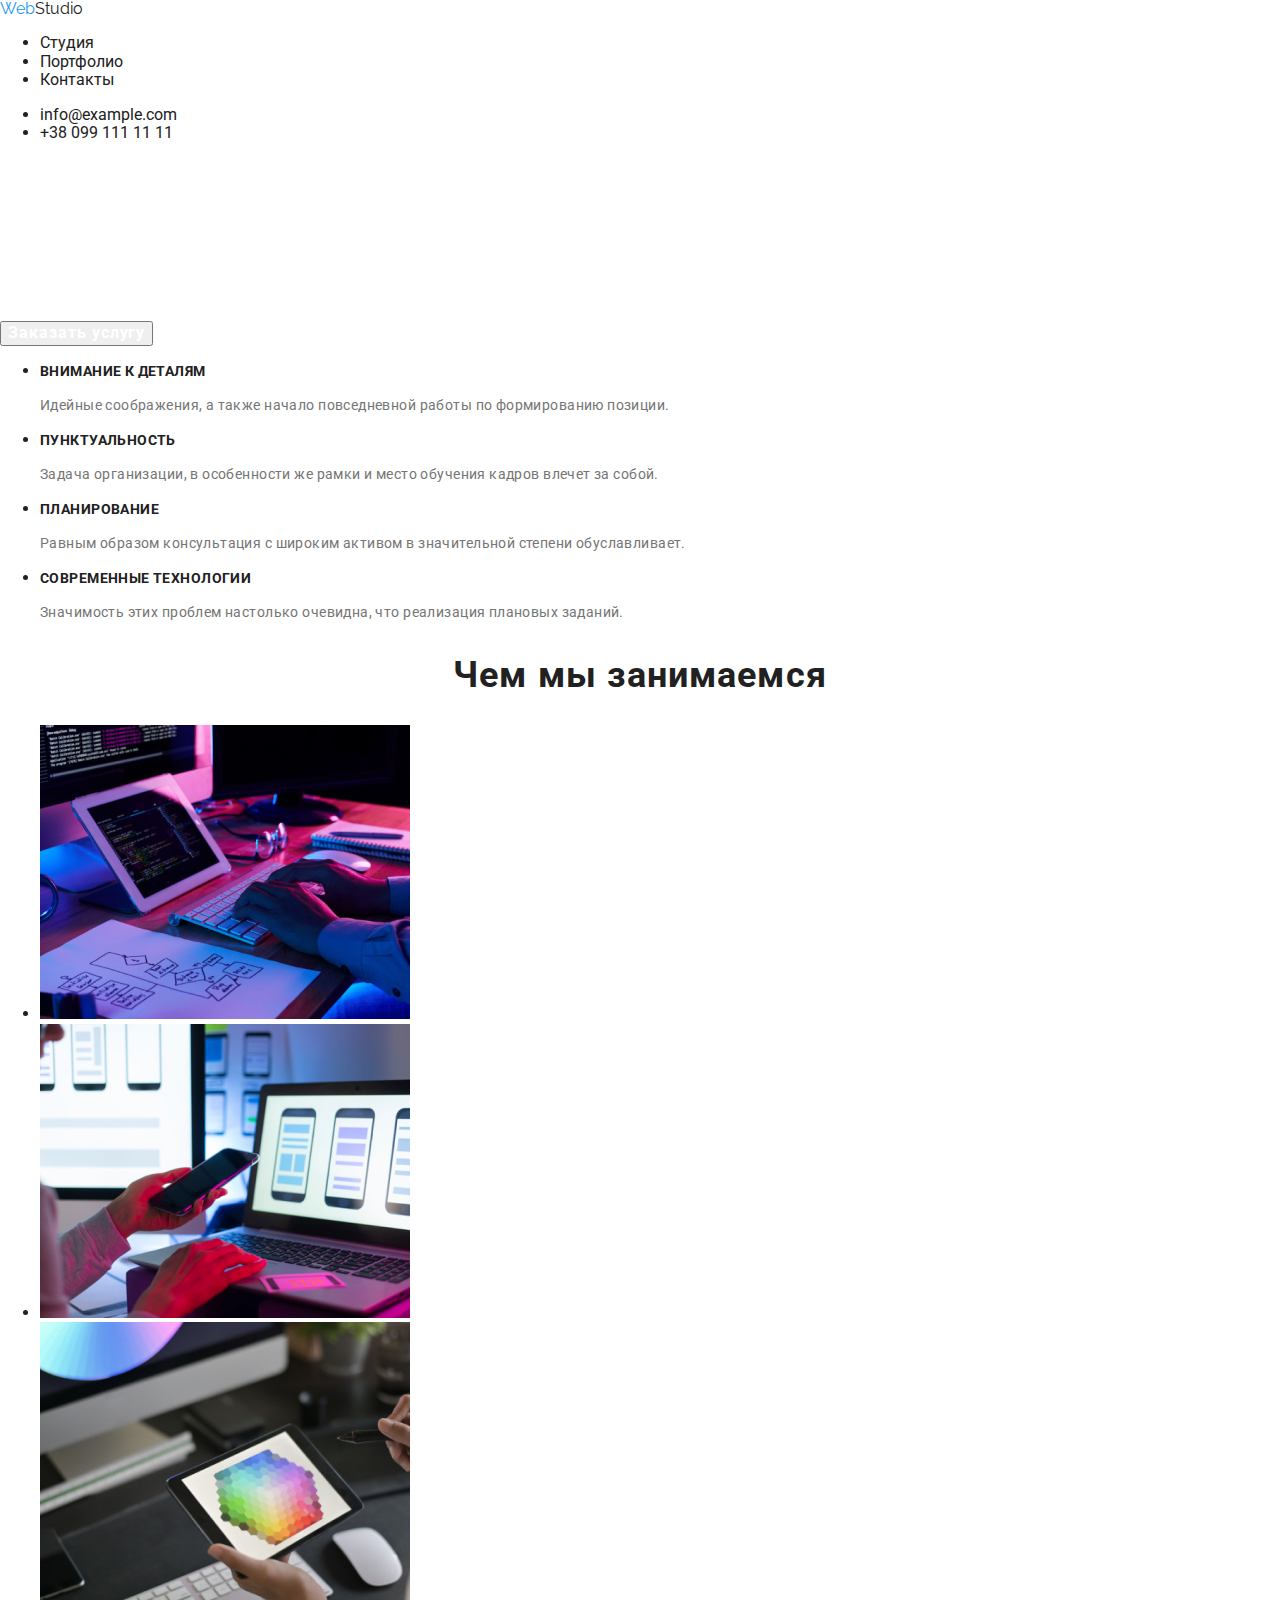
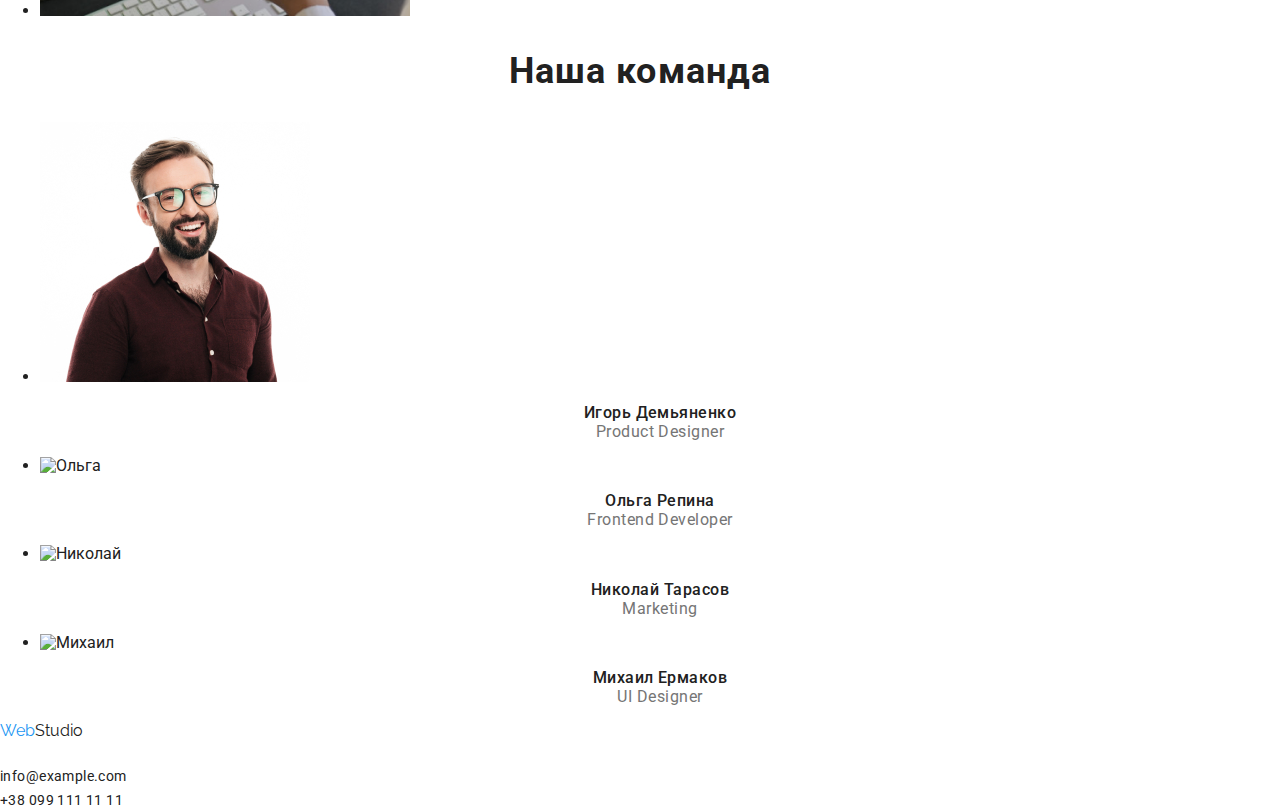
==== index.html @ a08df4f0 "Create index.html" ====
<!DOCTYPE html>
<html lang="ru">
<head>
    <meta charset="UTF-8">
    <meta name="viewport" content="width=device-width, initial-scale=1.0">
    <title>WebStudio</title>
    <link href="https://fonts.googleapis.com/css2?family=Raleway:wght@600&display=swap" rel="stylesheet">
    <link href="https://fonts.googleapis.com/css2?family=Roboto:wght@400;700&display=swap" rel="stylesheet">
    <link rel="stylesheet" href="./css/styles.css">
    <link rel="stylesheet" href="./css/normalize.css">
</head>
<body>
    <header>
        <nav>
            <a href="/" class="logo link">
                <span class="logo-web">Web</span>Studio
            </a>
    
            <ul> 
                <li> <a href="" class="link-nav link">Студия</a></li>
                <li> <a href="./portfolio.html" class="link-nav link">Портфолио</a></li>
                <li> <a href="" class="link-nav link">Контакты</a></li>
            </ul>
        </nav>
        <ul>
            <li>
                <a href="mailto:info@example.com" class="email link">info@example.com</a>
            </li>
            <li>
                <a href="tel:+380991111111" class="link">+38 099 111 11 11</a>
            </li>
        </ul>
    </header>
<main>
    <section>
            <h1 class="main-title">Эффективные решения <br> для вашего бизнеса</h1>
            <button type="button">Заказать услугу</button>
    </section>

    <section>
        <ul>
            <li>
                <h3 class="main-title-3">Внимание к деталям</h3>
                <p class="main-text-3">Идейные соображения, а также начало повседневной работы по формированию позиции.</p>
            </li>
            <li>
                <h3 class="main-title-3">Пунктуальность</h3>
                <p class="main-text-3">Задача организации, в особенности же рамки и место обучения кадров влечет за собой.</p>
            </li>
            <li>
                <h3 class="main-title-3">Планирование</h3>
                <p class="main-text-3">Равным образом консультация с широким активом в значительной степени обуславливает.</p>
            </li>
            <li>
                <h3 class="main-title-3">Современные технологии</h3>
                <p class="main-text-3">Значимость этих проблем настолько очевидна, что реализация плановых заданий.</p>
            </li>
        </ul>
    </section>

    <section>
        <h2 class="main-title-2">Чем мы занимаемся</h2>
        <ul>
            <li>
                <img
                src="./images/1.png" alt="Компьютер" width="370">
            </li>
            <li>
                <img
                src="./images/2.png" alt="Смартфон" width="370">
            </li>
            <li>
                <img
                src="./images/3.png" alt="Спектор цветов на планшете" width="370">
            </li>
        </ul>
    </section>

    <section>
        <h2 class="main-title-2">Наша команда</h2>
        <ul>
            <li>
                <img src="./images/igor.jpg" alt="Игорь" width="270">
                <p class="text-name">
                    Игорь Демьяненко<br>
                    <span class="text-profession">Product Designer</span>
                </p>
            </li>
            <li>
            <img src="./images/olga.jpg" alt="Ольга" width="270">
            <p class="text-name">
                Ольга Репина<br>
                <span class="text-profession">Frontend Developer</span>
            </p>
            </li>
            <li>
                <img src="./images/nik.jpg" alt="Николай" width="270">
                <p class="text-name">
                    Николай Тарасов<br>
                    <span class="text-profession">Marketing</span>
                </p>
            </li>
            <li>
                <img src="./images/mihail.jpg" alt="Михаил" width="270">
                <p class="text-name">
                    Михаил Ермаков<br>
                    <span class="text-profession">UI Designer</span>
                </p>
            </li>
        </ul>
    </section>
</main>
<footer>
    <div>
        <a href="/" class="logo link">
            <span class="logo-web">Web</span>Studio
        </a>
        <address class="post">
            г. Киев, пр-т Леси Украинки, 26
        </address>
    
        <address class="mail-tel">
            <a href="mailto:info@example.com" class="email link">info@example.com</a><br>
            <a href="tel:+380991111111" class="link">+38 099 111 11 11</a>
        </address>
    </div>
</footer>
</body>
</html>
---- css/styles.css ----
:root {
    --color-black: #212121;
    --color-blue: #2196F3;
    --color-white: #ffffff;
    --color-grey: #757575;
    --color-light-grey: rgba(255, 255, 255, 0.6);
}

body {
    font-family: 'Roboto', sans-serif;
    font-style: normal;
    color: var(--color-black);
}

.logo {
    font-family: 'Raleway', sans-serif;
}

.logo-web {
    color: var(--color-blue);
}

.link-nav:hover,
.link-nav:focus,
.link-nav:active {
    color: var(--color-blue);
}

.email:hover,
.email:focus {
    color: var(--color-blue);
}

.main-title {
    font-weight: 900;
    font-size: 44px;
    line-height: 60px;
    text-align: center;
    letter-spacing: 0.06em;
    text-transform: uppercase;
    color: var(--color-white);
}

.main-title-3 {
    font-weight: bold;
    font-size: 14px;
    line-height: 16px;
    letter-spacing: 0.03em;
    text-transform: uppercase;
}

.main-text-3 {
    font-weight: normal;
    font-size: 14px;
    line-height: 24px;
    letter-spacing: 0.03em;
    color: var(--color-grey);
}

.main-title-2 {
    font-weight: bold;
    font-size: 36px;
    line-height: 42px;
    text-align: center;
    letter-spacing: 0.03em;
}

.text-name {
    font-weight: 500;
    font-size: 16px;
    line-height: 19px;
    text-align: center;
    letter-spacing: 0.03em;
}

.text-profession {
    font-weight: normal;
    font-size: 16px;
    line-height: 19px;
    text-align: center;
    letter-spacing: 0.03em;
    color: var(--color-grey);
}

.post {
    font-weight: normal;
    font-size: 14px;
    line-height: 24px;
    letter-spacing: 0.03em;
    color: var(--color-white);
}

.mail-tel{
    font-weight: normal;
    font-size: 14px;
    line-height: 24px;
    letter-spacing: 0.03em;
    color: var(--color-light-grey);
}

.portfolio-filter {
    font-weight: 500;
    font-size: 16px;
    line-height: 26px;
    text-align: center;
    letter-spacing: 0.03em;
}

.portfolio-name {
    font-weight: bold;
    font-size: 18px;
    line-height: 36px;
    letter-spacing: 0.06em;
}

.portfolio-text {
    font-weight: normal;
    font-size: 16px;
    line-height: 30px;
    letter-spacing: 0.03em;
    color: var(--color-grey);
}

.link {
    text-decoration: none;
    color: var(--color-black);
    font-style: normal;
}

button {
    font-weight: bold;
    font-size: 16px;
    line-height: 30px;
    display: flex;
    align-items: center;
    text-align: center;
    letter-spacing: 0.06em;
    color: var(--color-white);
}
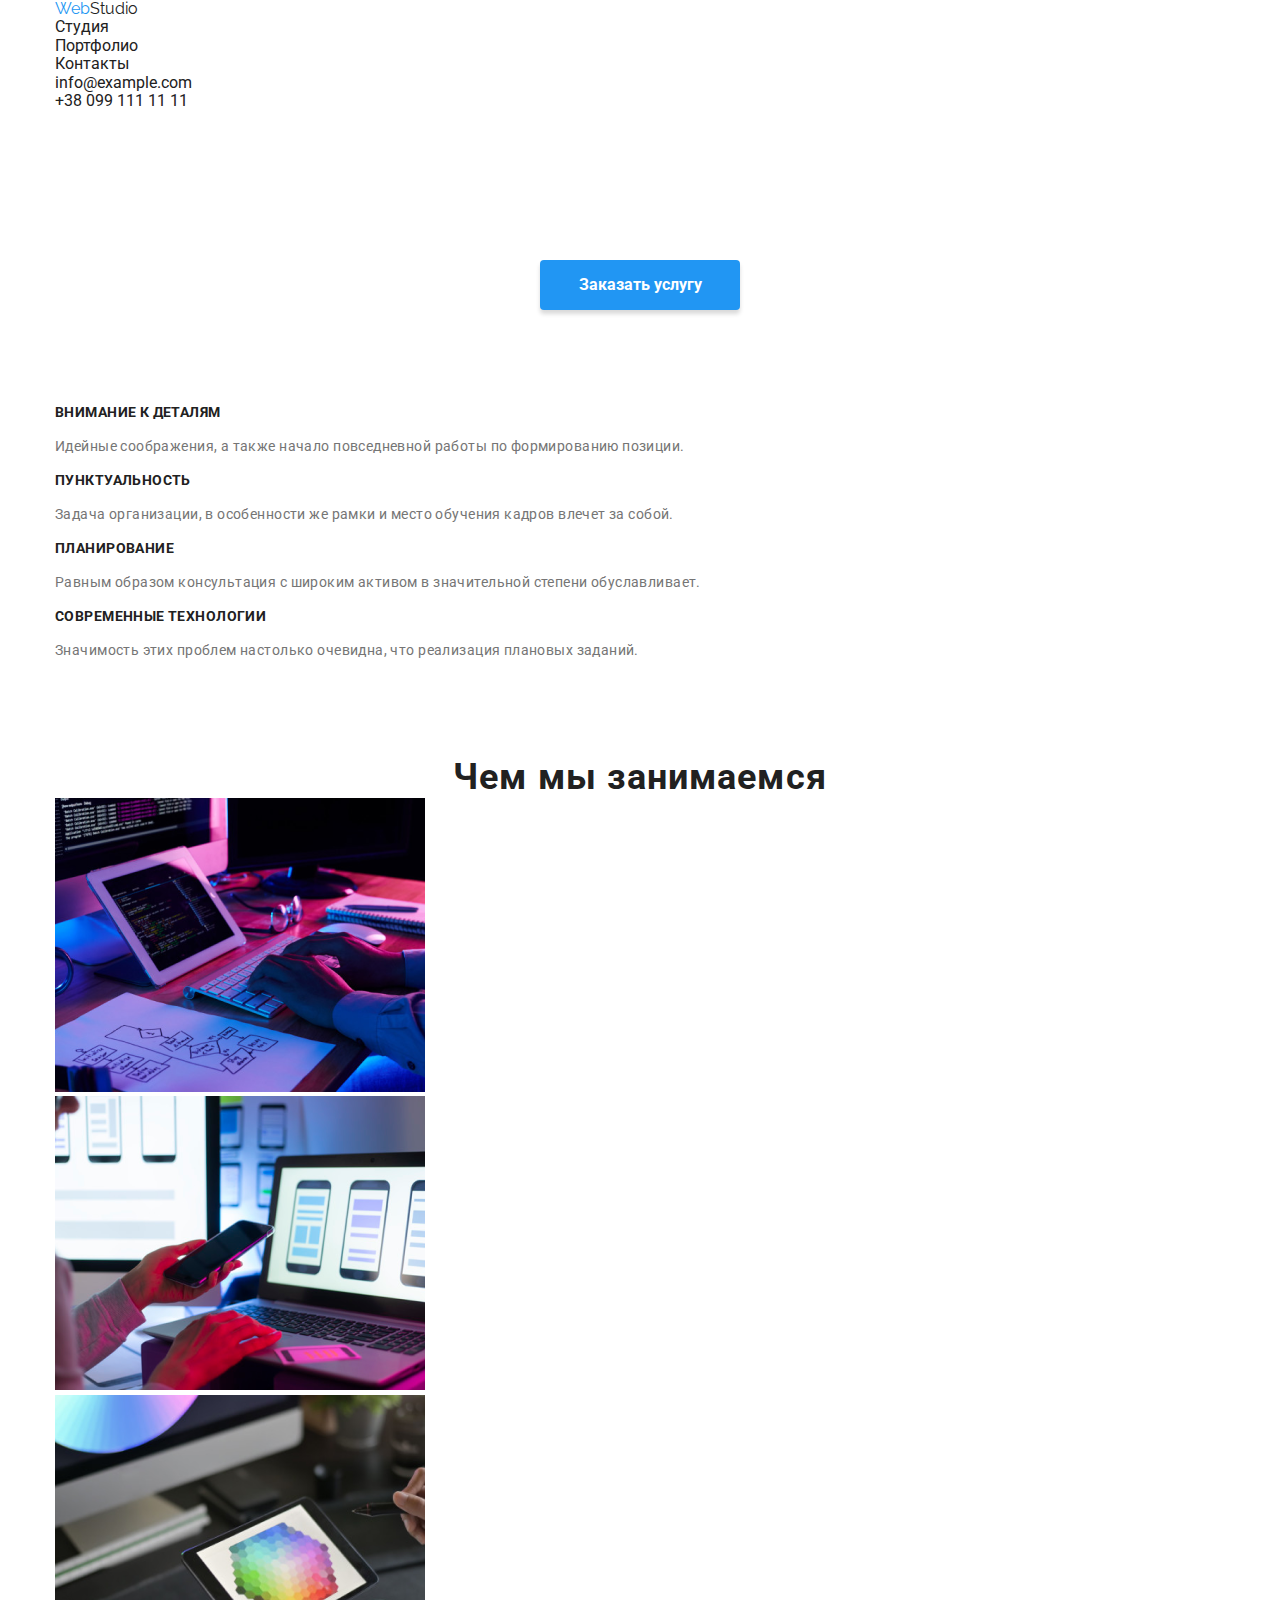
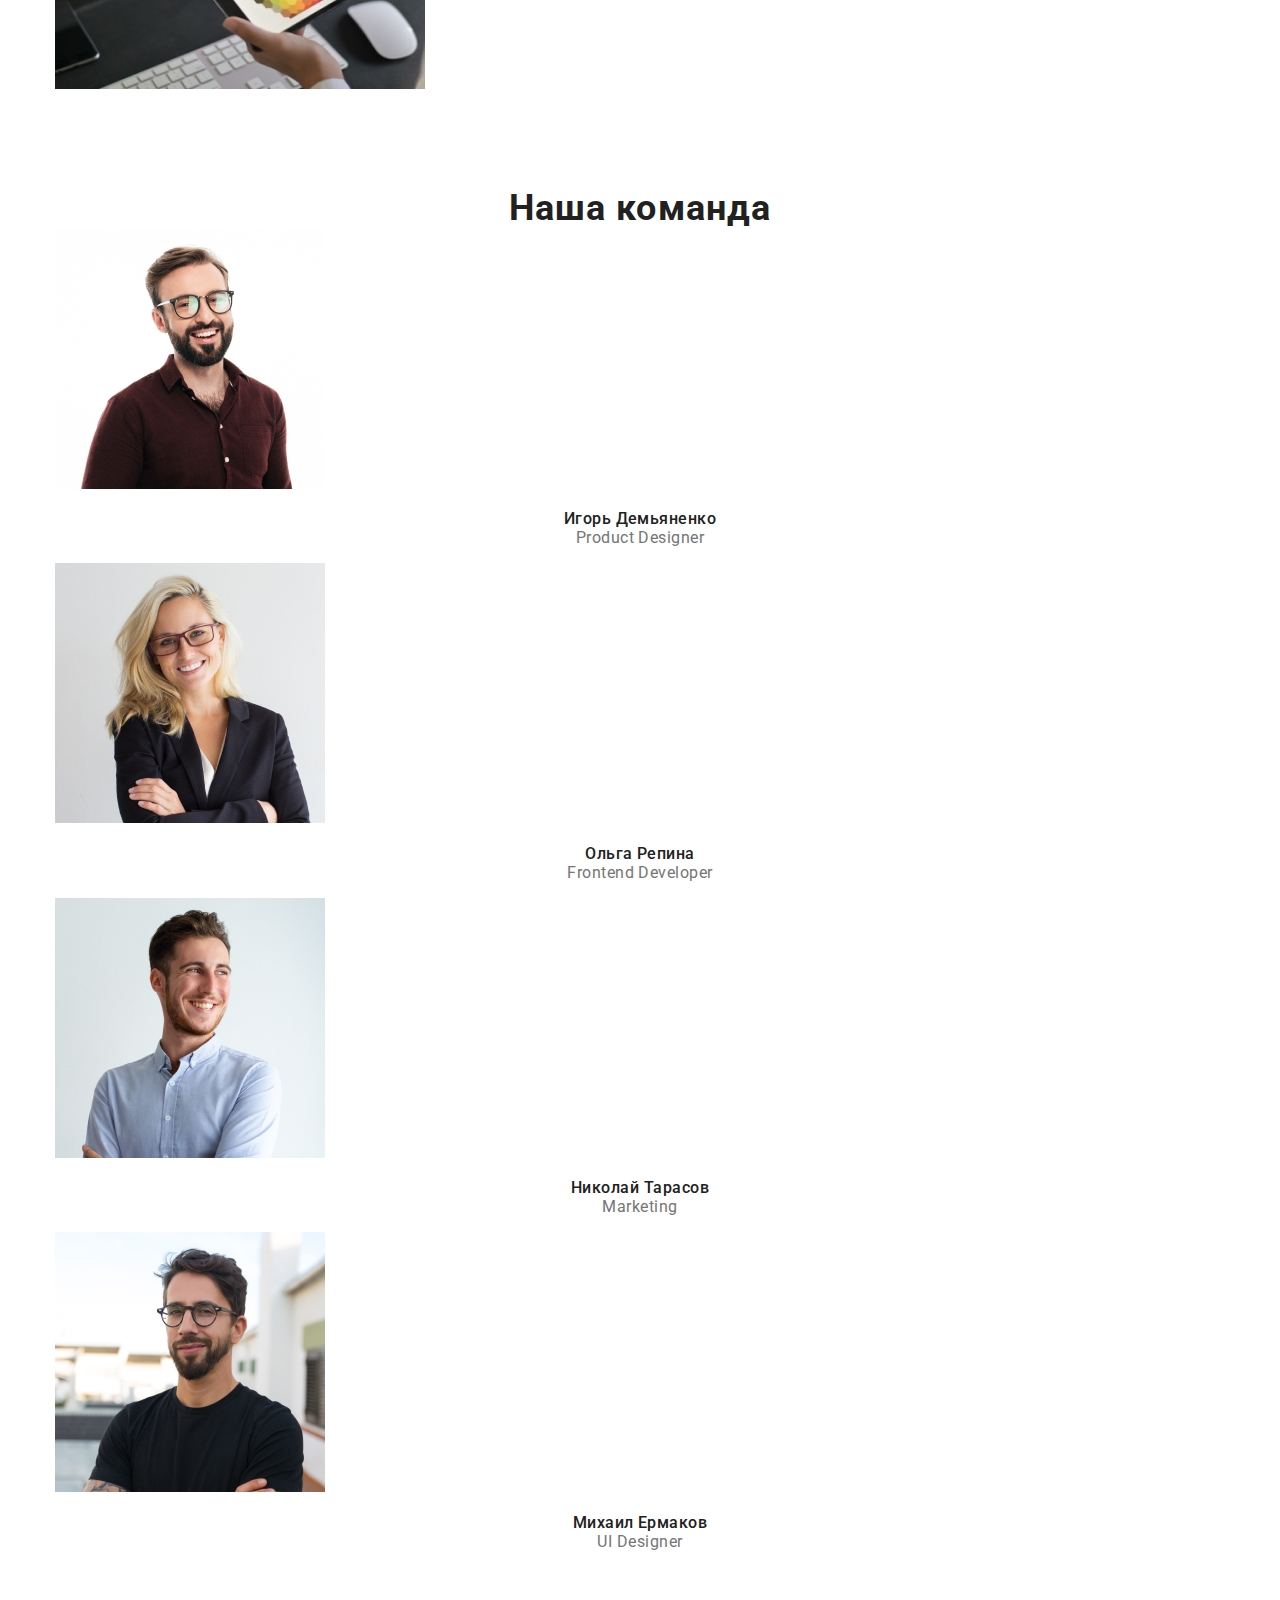
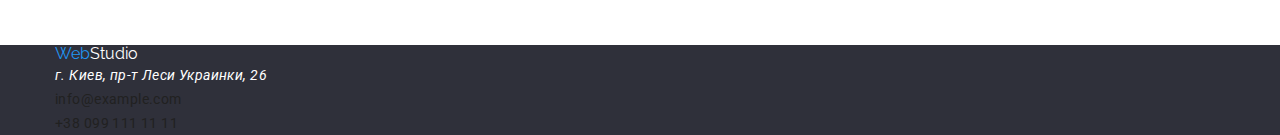
==== commit d96be1c2: "Update index.html" ====
--- a/index.html
+++ b/index.html
@@ -10,19 +10,20 @@
     <link rel="stylesheet" href="./css/normalize.css">
 </head>
 <body>
-    <header>
-        <nav>
-            <a href="/" class="logo link">
-                <span class="logo-web">Web</span>Studio
-            </a>
-    
-            <ul> 
-                <li> <a href="" class="link-nav link">Студия</a></li>
-                <li> <a href="./portfolio.html" class="link-nav link">Портфолио</a></li>
-                <li> <a href="" class="link-nav link">Контакты</a></li>
-            </ul>
-        </nav>
-        <ul>
+    <div class="container">    
+        <header>
+            <nav>
+                <a href="/" class="logo link">
+                    <span class="logo-web">Web</span>Studio
+                </a>
+        
+                <ul class="list"> 
+                    <li> <a href="" class="link-nav link">Студия</a></li>
+                    <li> <a href="./portfolio.html" class="link-nav link">Портфолио</a></li>
+                    <li> <a href="" class="link-nav link">Контакты</a></li>
+                </ul>
+            </nav>
+        <ul class="list">
             <li>
                 <a href="mailto:info@example.com" class="email link">info@example.com</a>
             </li>
@@ -30,37 +31,43 @@
                 <a href="tel:+380991111111" class="link">+38 099 111 11 11</a>
             </li>
         </ul>
-    </header>
+        </header>
+    </div>
 <main>
-    <section>
+    <div class="container">
+        <section class="hero">
             <h1 class="main-title">Эффективные решения <br> для вашего бизнеса</h1>
             <button type="button">Заказать услугу</button>
+        </section>
+    </div>
+    
+    <section class="advantages">
+            <div class="container">
+                <ul class="list">
+                    <li>
+                        <h3 class="main-title-3">Внимание к деталям</h3>
+                        <p class="main-text-3">Идейные соображения, а также начало повседневной работы по формированию позиции.</p>
+                    </li>
+                    <li>
+                        <h3 class="main-title-3">Пунктуальность</h3>
+                        <p class="main-text-3">Задача организации, в особенности же рамки и место обучения кадров влечет за собой.</p>
+                    </li>
+                    <li>
+                        <h3 class="main-title-3">Планирование</h3>
+                        <p class="main-text-3">Равным образом консультация с широким активом в значительной степени обуславливает.</p>
+                    </li>
+                    <li>
+                        <h3 class="main-title-3">Современные технологии</h3>
+                        <p class="main-text-3">Значимость этих проблем настолько очевидна, что реализация плановых заданий.</p>
+                    </li>
+                </ul>
+            </div>
     </section>
-
-    <section>
-        <ul>
-            <li>
-                <h3 class="main-title-3">Внимание к деталям</h3>
-                <p class="main-text-3">Идейные соображения, а также начало повседневной работы по формированию позиции.</p>
-            </li>
-            <li>
-                <h3 class="main-title-3">Пунктуальность</h3>
-                <p class="main-text-3">Задача организации, в особенности же рамки и место обучения кадров влечет за собой.</p>
-            </li>
-            <li>
-                <h3 class="main-title-3">Планирование</h3>
-                <p class="main-text-3">Равным образом консультация с широким активом в значительной степени обуславливает.</p>
-            </li>
-            <li>
-                <h3 class="main-title-3">Современные технологии</h3>
-                <p class="main-text-3">Значимость этих проблем настолько очевидна, что реализация плановых заданий.</p>
-            </li>
-        </ul>
-    </section>
-
-    <section>
-        <h2 class="main-title-2">Чем мы занимаемся</h2>
-        <ul>
+    
+<section class="services">
+        <div class="container">
+            <h2 class="main-title-2">Чем мы занимаемся</h2>
+        <ul class="list">
             <li>
                 <img
                 src="./images/1.png" alt="Компьютер" width="370">
@@ -74,11 +81,13 @@
                 src="./images/3.png" alt="Спектор цветов на планшете" width="370">
             </li>
         </ul>
-    </section>
-
-    <section>
-        <h2 class="main-title-2">Наша команда</h2>
-        <ul>
+        </div>
+</section>
+    
+<section class="team">
+        <div class="container">
+            <h2 class="main-title-2">Наша команда</h2>
+        <ul class="list">
             <li>
                 <img src="./images/igor.jpg" alt="Игорь" width="270">
                 <p class="text-name">
@@ -108,12 +117,14 @@
                 </p>
             </li>
         </ul>
-    </section>
+        </div>
+</section>
+    
 </main>
-<footer>
-    <div>
+<footer class="page-footer">
+    <div class="container">
         <a href="/" class="logo link">
-            <span class="logo-web">Web</span>Studio
+            <span class="logo-web">Web</span><span class="logo-footer">Studio</span>
         </a>
         <address class="post">
             г. Киев, пр-т Леси Украинки, 26
--- a/css/styles.css
+++ b/css/styles.css
@@ -1,23 +1,67 @@
+html {
+    box-sizing: border-box;
+}
+
+*,
+*::before,
+*::after {
+    box-sizing: inherit;
+}
+
 :root {
     --color-black: #212121;
     --color-blue: #2196F3;
     --color-white: #ffffff;
     --color-grey: #757575;
+    --color-dark-grey: #2F303A;
     --color-light-grey: rgba(255, 255, 255, 0.6);
 }
 
 body {
+    margin: 0px;
     font-family: 'Roboto', sans-serif;
     font-style: normal;
     color: var(--color-black);
 }
 
+li {
+    list-style-type: none;
+}
+
+button {
+    font-weight: bold;
+    font-size: 16px;
+    line-height: 30px;
+    text-decoration: none;
+    text-align: center;
+    color: var(--color-white);
+    background-color: var(--color-blue);
+    border-radius: 4px;
+    border: none;
+    box-shadow: 0px 4px 4px rgba(0, 0, 0, 0.15);
+    padding: 10px 32px;
+    min-width: 200px;
+    height: 50px;
+}
+
+.container {
+    width: 1200px;
+    padding-right: 15px;
+    padding-left: 15px;
+    margin-right: auto;
+    margin-left: auto;
+}
+
 .logo {
     font-family: 'Raleway', sans-serif;
 }
 
 .logo-web {
     color: var(--color-blue);
+}
+
+.logo-footer {
+    color: var(--color-white)
 }
 
 .link-nav:hover,
@@ -31,16 +75,31 @@
     color: var(--color-blue);
 }
 
+.list {
+    padding: 0;
+    margin: 0;
+}
+
 .main-title {
+    margin-top: 0;
+    margin-bottom: 30;
     font-weight: 900;
     font-size: 44px;
     line-height: 60px;
-    text-align: center;
     letter-spacing: 0.06em;
     text-transform: uppercase;
     color: var(--color-white);
 }
 
+.hero {
+    text-align: center;
+    margin-bottom: 94px;
+}
+
+.advantages {
+    margin-bottom: 94px;
+}
+
 .main-title-3 {
     font-weight: bold;
     font-size: 14px;
@@ -55,6 +114,10 @@
     line-height: 24px;
     letter-spacing: 0.03em;
     color: var(--color-grey);
+}
+
+.services {
+    margin-bottom: 94px;
 }
 
 .main-title-2 {
@@ -63,6 +126,12 @@
     line-height: 42px;
     text-align: center;
     letter-spacing: 0.03em;
+    margin-top: 0;
+    margin-bottom: 0;
+}
+
+.team {
+    margin-bottom: 94px;
 }
 
 .text-name {
@@ -98,12 +167,26 @@
     color: var(--color-light-grey);
 }
 
+.filter {
+    margin-top: 94px;
+    margin-bottom: 50px;
+}
+
 .portfolio-filter {
     font-weight: 500;
     font-size: 16px;
     line-height: 26px;
     text-align: center;
     letter-spacing: 0.03em;
+}
+
+.portfolio {
+    margin-bottom: 94px;
+}
+
+.title-portfolio {
+    margin: 0;
+    font-size: none;
 }
 
 .portfolio-name {
@@ -127,13 +210,6 @@
     font-style: normal;
 }
 
-button {
-    font-weight: bold;
-    font-size: 16px;
-    line-height: 30px;
-    display: flex;
-    align-items: center;
-    text-align: center;
-    letter-spacing: 0.06em;
-    color: var(--color-white);
+.page-footer {
+    background-color: var(--color-dark-grey);
 }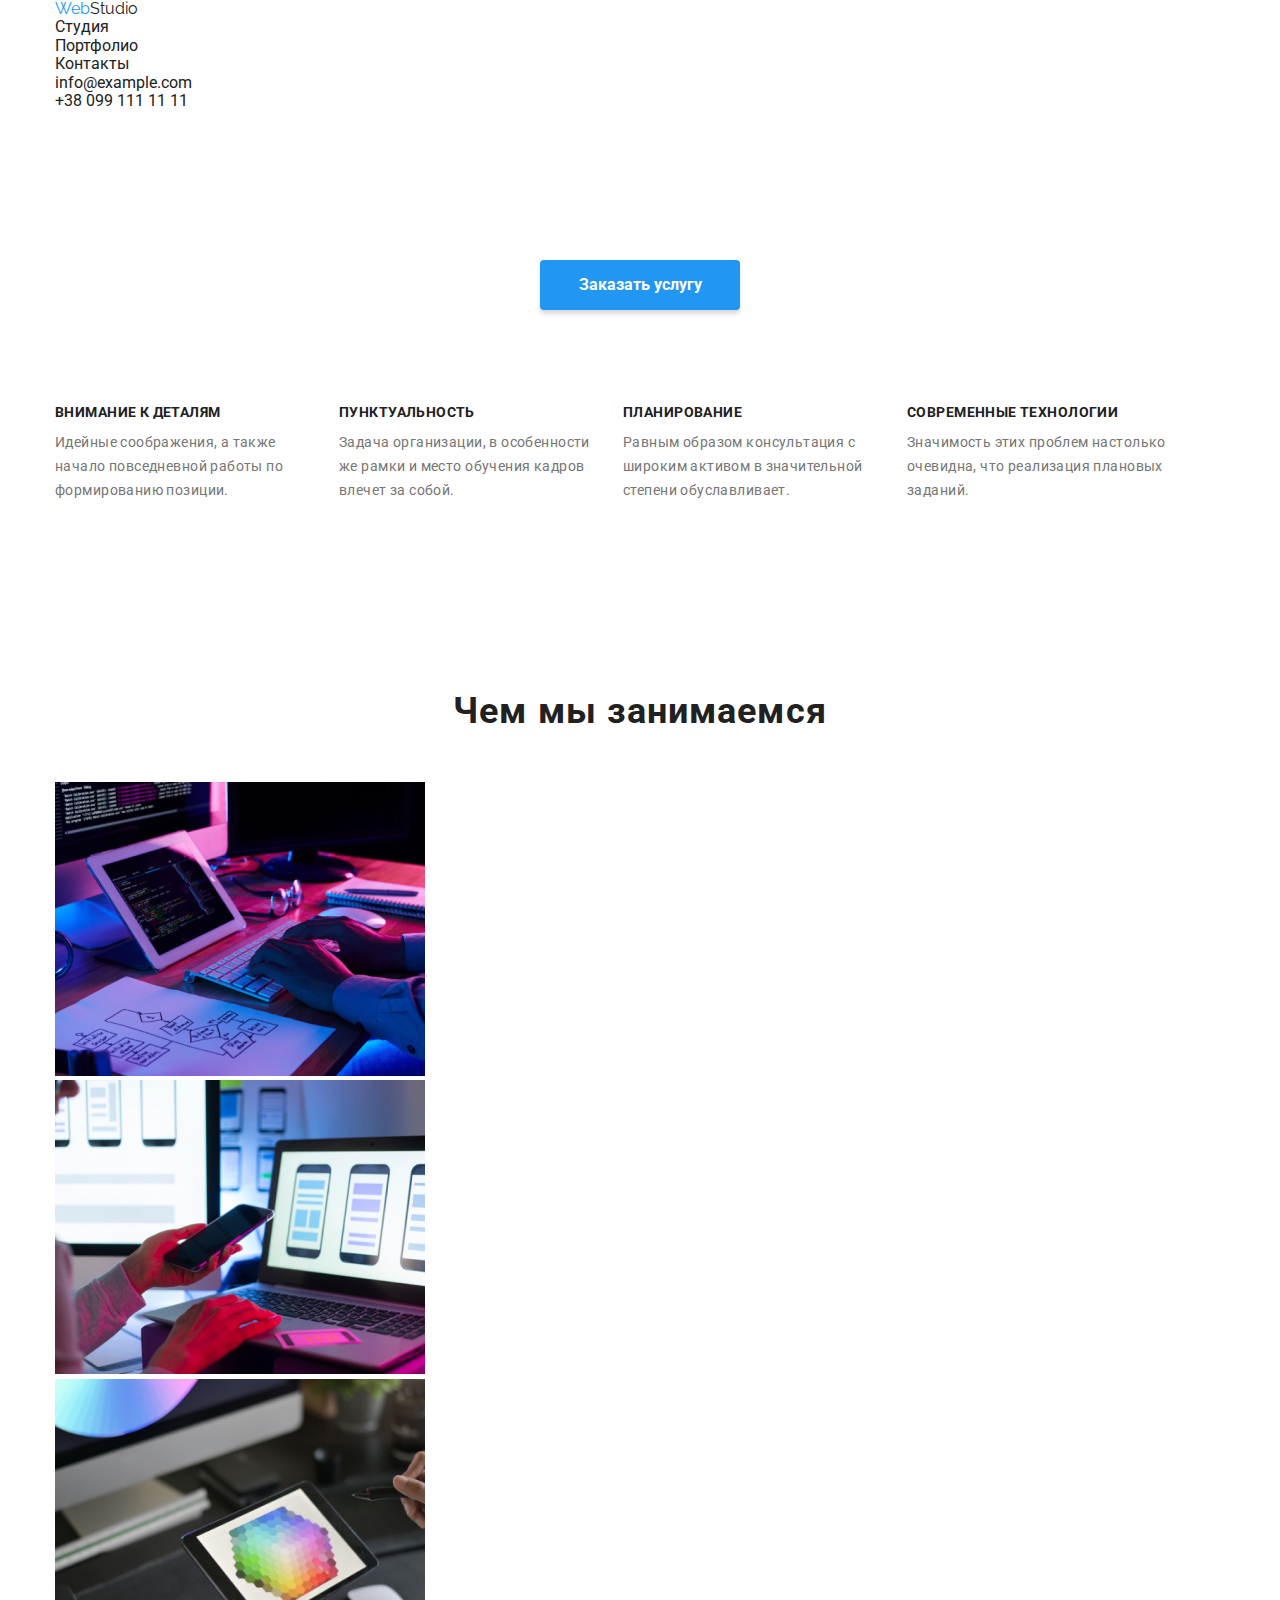
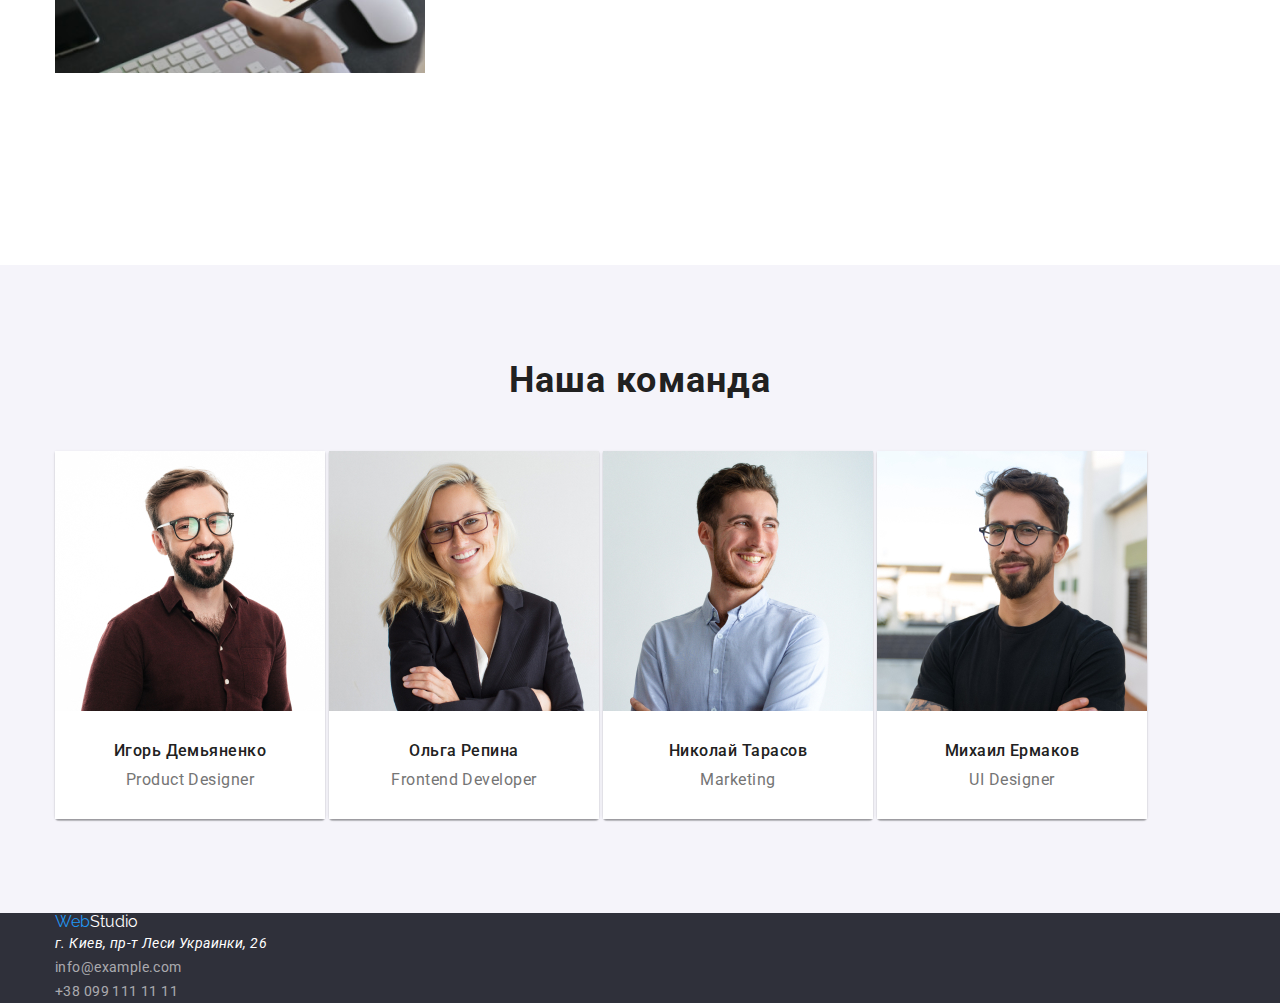
==== commit 8b5db02e: "Update index.html" ====
--- a/index.html
+++ b/index.html
@@ -44,19 +44,19 @@
     <section class="advantages">
             <div class="container">
                 <ul class="list">
-                    <li>
+                    <li class="list advantages">
                         <h3 class="main-title-3">Внимание к деталям</h3>
                         <p class="main-text-3">Идейные соображения, а также начало повседневной работы по формированию позиции.</p>
                     </li>
-                    <li>
+                    <li class="list advantages">
                         <h3 class="main-title-3">Пунктуальность</h3>
                         <p class="main-text-3">Задача организации, в особенности же рамки и место обучения кадров влечет за собой.</p>
                     </li>
-                    <li>
+                    <li class="list advantages">
                         <h3 class="main-title-3">Планирование</h3>
                         <p class="main-text-3">Равным образом консультация с широким активом в значительной степени обуславливает.</p>
                     </li>
-                    <li>
+                    <li class="list advantages">
                         <h3 class="main-title-3">Современные технологии</h3>
                         <p class="main-text-3">Значимость этих проблем настолько очевидна, что реализация плановых заданий.</p>
                     </li>
@@ -67,7 +67,7 @@
 <section class="services">
         <div class="container">
             <h2 class="main-title-2">Чем мы занимаемся</h2>
-        <ul class="list">
+        <ul class="list services">
             <li>
                 <img
                 src="./images/1.png" alt="Компьютер" width="370">
@@ -88,33 +88,33 @@
         <div class="container">
             <h2 class="main-title-2">Наша команда</h2>
         <ul class="list">
-            <li>
-                <img src="./images/igor.jpg" alt="Игорь" width="270">
-                <p class="text-name">
-                    Игорь Демьяненко<br>
-                    <span class="text-profession">Product Designer</span>
-                </p>
+            <li class="list-team">
+                <img class="foto-team" src="./images/igor.jpg" alt="Игорь" width="270">
+                <div class="team-text">
+                    <p class="text-name">Игорь Демьяненко</p>
+                    <p class="text-profession">Product Designer</p>                    
+                </div>                
             </li>
-            <li>
-            <img src="./images/olga.jpg" alt="Ольга" width="270">
-            <p class="text-name">
-                Ольга Репина<br>
-                <span class="text-profession">Frontend Developer</span>
-            </p>
+            <li class="list-team">
+                 <img class="foto-team" src="./images/olga.jpg" alt="Ольга" width="270">
+                <div class="team-text">
+                    <p class="text-name">Ольга Репина</p>
+                    <p class="text-profession">Frontend Developer</p>                    
+                </div> 
             </li>
-            <li>
-                <img src="./images/nik.jpg" alt="Николай" width="270">
-                <p class="text-name">
-                    Николай Тарасов<br>
-                    <span class="text-profession">Marketing</span>
-                </p>
+            <li class="list-team">
+                <img class="foto-team" src="./images/nik.jpg" alt="Николай" width="270">
+                <div class="team-text">
+                    <p class="text-name">Николай Тарасов</p>
+                    <p class="text-profession">Marketing</p>                    
+                </div>
             </li>
-            <li>
-                <img src="./images/mihail.jpg" alt="Михаил" width="270">
-                <p class="text-name">
-                    Михаил Ермаков<br>
-                    <span class="text-profession">UI Designer</span>
-                </p>
+            <li class="list-team">
+                <img class="foto-team" src="./images/mihail.jpg" alt="Михаил" width="270">
+                <div class="team-text">
+                    <p class="text-name">Михаил Ермаков</p>
+                    <p class="text-profession">UI Designer</p>                    
+                </div>         
             </li>
         </ul>
         </div>
@@ -131,8 +131,8 @@
         </address>
     
         <address class="mail-tel">
-            <a href="mailto:info@example.com" class="email link">info@example.com</a><br>
-            <a href="tel:+380991111111" class="link">+38 099 111 11 11</a>
+            <a href="mailto:info@example.com" class="email link footer">info@example.com</a><br>
+            <a href="tel:+380991111111" class="link footer">+38 099 111 11 11</a>
         </address>
     </div>
 </footer>
--- a/css/styles.css
+++ b/css/styles.css
@@ -15,6 +15,7 @@
     --color-grey: #757575;
     --color-dark-grey: #2F303A;
     --color-light-grey: rgba(255, 255, 255, 0.6);
+    --color-grey-buttom: #F5F4FA;
 }
 
 body {
@@ -44,6 +45,10 @@
     height: 50px;
 }
 
+a {
+    text-decoration: none;
+}
+
 .container {
     width: 1200px;
     padding-right: 15px;
@@ -100,12 +105,23 @@
     margin-bottom: 94px;
 }
 
+.list.advantages {
+    display: inline-block;
+    width: 270px;
+}
+
+.list.advantages:not(:last-child) {
+    margin-right: 10px;
+}
+
 .main-title-3 {
     font-weight: bold;
     font-size: 14px;
     line-height: 16px;
     letter-spacing: 0.03em;
     text-transform: uppercase;
+    margin-top: 0;
+    margin-block-end: 10px;
 }
 
 .main-text-3 {
@@ -114,10 +130,16 @@
     line-height: 24px;
     letter-spacing: 0.03em;
     color: var(--color-grey);
+    margin-top: 0;
+    margin-bottom: 0;
 }
 
 .services {
     margin-bottom: 94px;
+}
+
+.list.services {
+    display: inline-block;
 }
 
 .main-title-2 {
@@ -127,11 +149,23 @@
     text-align: center;
     letter-spacing: 0.03em;
     margin-top: 0;
-    margin-bottom: 0;
+    margin-bottom: 50px;
 }
 
 .team {
-    margin-bottom: 94px;
+    background-color: var(--color-grey-buttom);
+    padding-top: 94px;
+    padding-bottom: 94px;
+}
+
+.list-team {
+    display: inline-block;
+    border-radius: 0px 0px 4px 4px;
+    box-shadow: 0px 1px 3px rgba(0, 0, 0, 0.12), 0px 1px 1px rgba(0, 0, 0, 0.14), 0px 2px 1px rgba(0, 0, 0, 0.2);
+}
+
+.foto-team {
+    display: block;
 }
 
 .text-name {
@@ -140,6 +174,15 @@
     line-height: 19px;
     text-align: center;
     letter-spacing: 0.03em;
+    margin-top: 0;
+    margin-bottom: 10px;
+}
+
+.team-text {
+    padding-top: 30px;
+    padding-bottom: 30px;
+    background-color: var(--color-white);
+    border-style: none;
 }
 
 .text-profession {
@@ -149,6 +192,8 @@
     text-align: center;
     letter-spacing: 0.03em;
     color: var(--color-grey);
+    margin-top: 0;
+    margin-bottom: 0;
 }
 
 .post {
@@ -173,11 +218,25 @@
 }
 
 .portfolio-filter {
+    display: inline-block;
     font-weight: 500;
     font-size: 16px;
     line-height: 26px;
     text-align: center;
     letter-spacing: 0.03em;
+    text-decoration: none;
+    color: var(--color-black);
+    height: 38px;
+    border-radius: 4px;
+    padding: 6px 22px;
+    background-color: var(--color-grey-buttom);
+}
+
+.portfolio-filter:hover,
+.portfolio-filter:focus,
+.portfolio-filter:active {
+    background-color: var(--color-blue);
+    color: var(--color-white);
 }
 
 .portfolio {
@@ -189,11 +248,23 @@
     font-size: none;
 }
 
+.portfolio-list {
+    display: inline-block;
+    border: 1px solid #EEEEEE;
+}
+
+.p-txt {
+    padding: 20px 24px;
+}
+
+
 .portfolio-name {
     font-weight: bold;
     font-size: 18px;
     line-height: 36px;
     letter-spacing: 0.06em;
+    margin-top: 0;
+    margin-bottom: 0;
 }
 
 .portfolio-text {
@@ -202,12 +273,18 @@
     line-height: 30px;
     letter-spacing: 0.03em;
     color: var(--color-grey);
+    margin-top: 0;
+    margin-bottom:0px;
 }
 
 .link {
     text-decoration: none;
     color: var(--color-black);
     font-style: normal;
+}
+
+.link.footer {
+    color: var(--color-light-grey);
 }
 
 .page-footer {
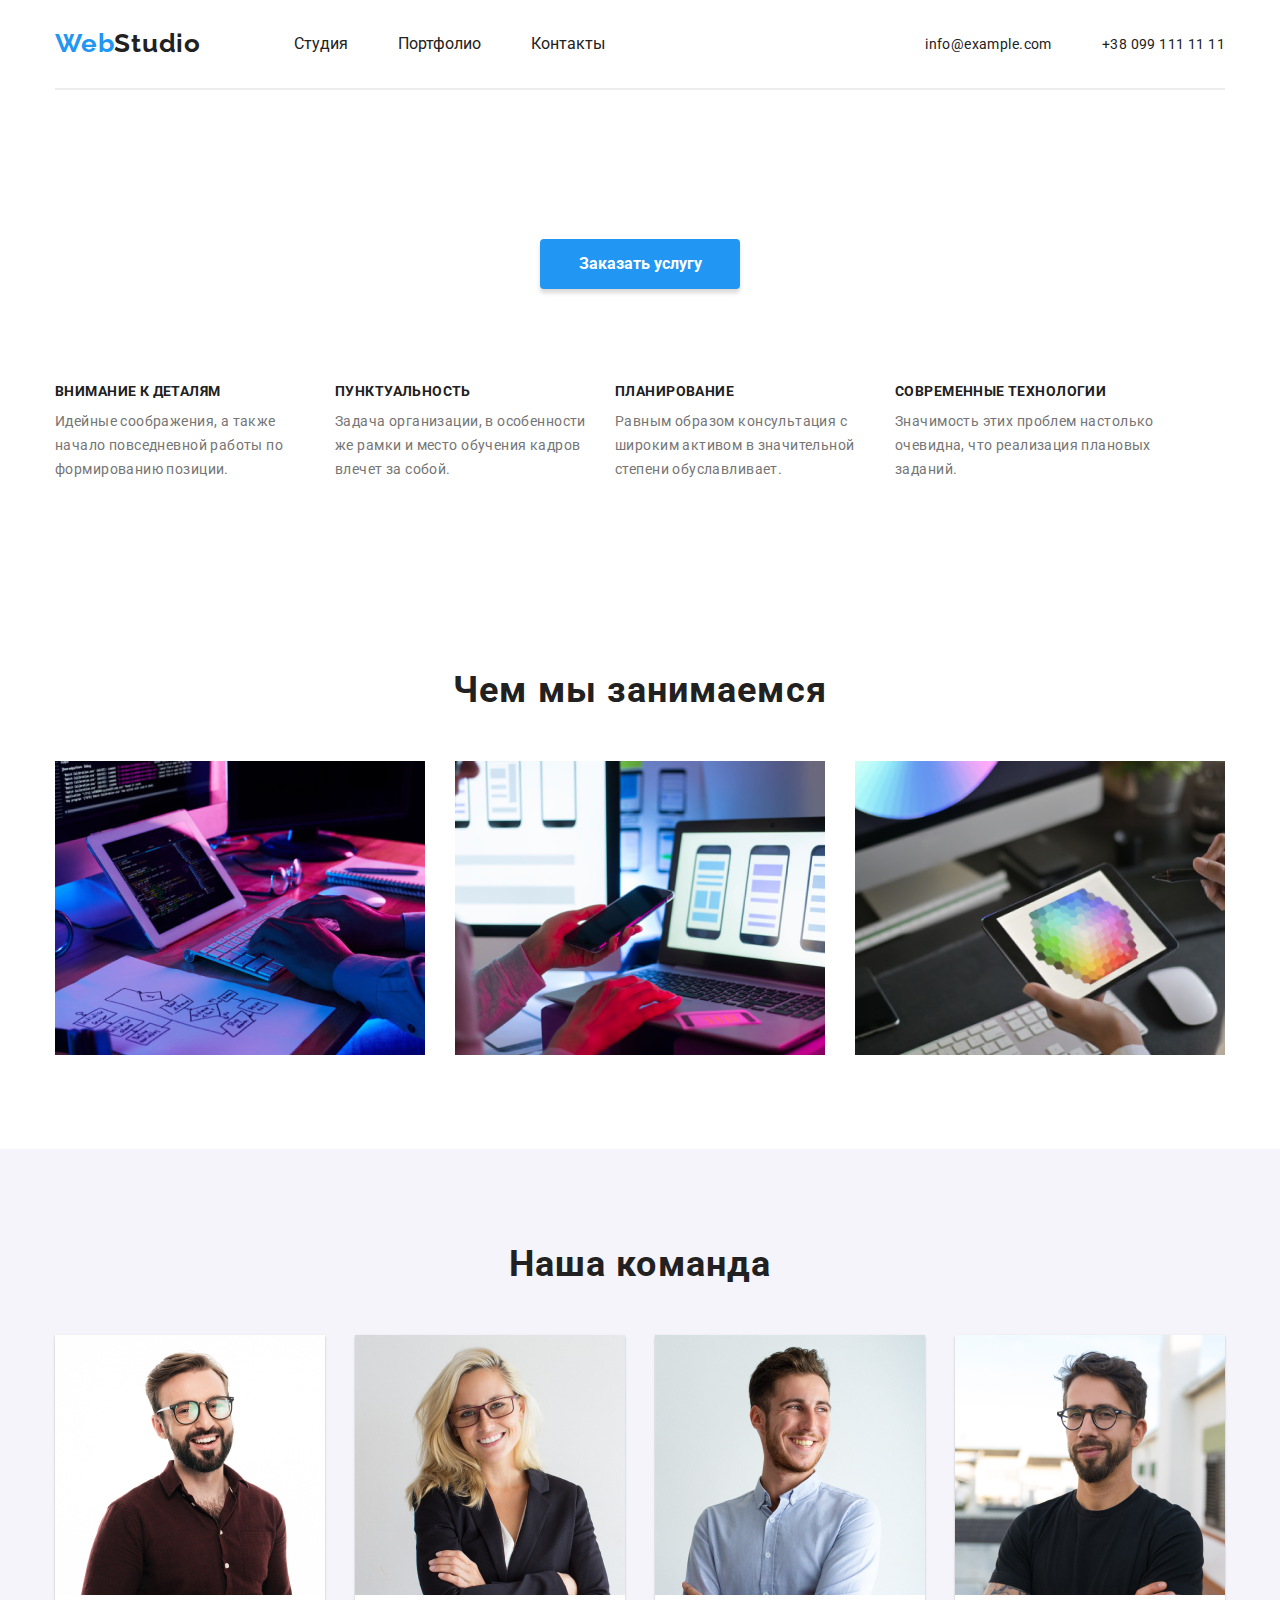
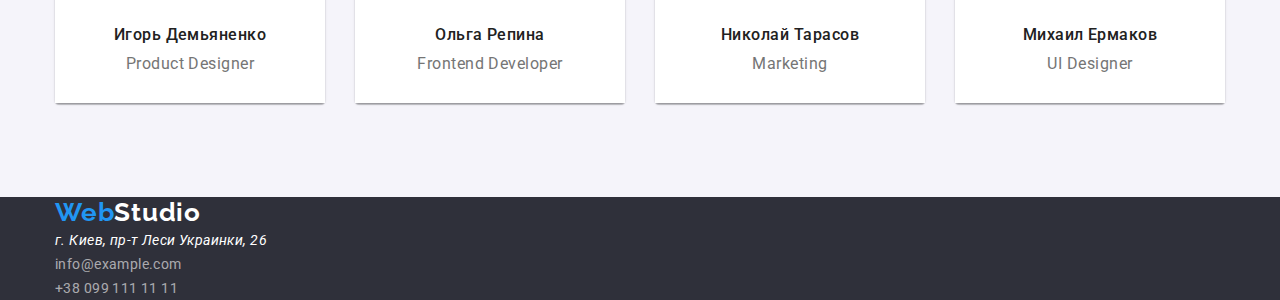
==== commit c4eb77dc: "Update index.html" ====
--- a/index.html
+++ b/index.html
@@ -11,27 +11,28 @@
 </head>
 <body>
     <div class="container">    
-        <header>
-            <nav>
+        <header class="flexbox">
+            <nav class="nav flexbox">
                 <a href="/" class="logo link">
                     <span class="logo-web">Web</span>Studio
                 </a>
         
                 <ul class="list"> 
-                    <li> <a href="" class="link-nav link">Студия</a></li>
-                    <li> <a href="./portfolio.html" class="link-nav link">Портфолио</a></li>
-                    <li> <a href="" class="link-nav link">Контакты</a></li>
+                    <li class="item"> <a href="" class="link-nav link">Студия</a></li>
+                    <li class="item"> <a href="./portfolio.html" class="link-nav link">Портфолио</a></li>
+                    <li class="item"> <a href="" class="link-nav link">Контакты</a></li>
                 </ul>
             </nav>
-        <ul class="list">
-            <li>
-                <a href="mailto:info@example.com" class="email link">info@example.com</a>
+        <ul class="list mail-tel">
+            <li class="item">
+                <a href="mailto:info@example.com" class="email link header">info@example.com</a>
             </li>
-            <li>
-                <a href="tel:+380991111111" class="link">+38 099 111 11 11</a>
+            <li class="item">
+                <a href="tel:+380991111111" class="link header">+38 099 111 11 11</a>
             </li>
         </ul>
         </header>
+        <hr>
     </div>
 <main>
     <div class="container">
@@ -68,16 +69,16 @@
         <div class="container">
             <h2 class="main-title-2">Чем мы занимаемся</h2>
         <ul class="list services">
-            <li>
-                <img
+            <li class="foto-items">
+                <img class="foto-services"
                 src="./images/1.png" alt="Компьютер" width="370">
             </li>
-            <li>
-                <img
+            <li class="foto-items">
+                <img class="foto-services"
                 src="./images/2.png" alt="Смартфон" width="370">
             </li>
-            <li>
-                <img
+            <li class="foto-items">
+                <img class="foto-services"
                 src="./images/3.png" alt="Спектор цветов на планшете" width="370">
             </li>
         </ul>
--- a/css/styles.css
+++ b/css/styles.css
@@ -57,12 +57,46 @@
     margin-left: auto;
 }
 
+.flexbox {
+    display: flex;
+    align-items: center;
+}
+
+hr {
+    border: 1px solid #ECECEC;
+    margin-top: 0;
+    margin-bottom: 0;
+}
+
+
+.nav.flexbox {
+    display: flex;
+}
+
 .logo {
     font-family: 'Raleway', sans-serif;
+    margin-right: 93px;
+}
+
+.list.mail-tel {
+    margin-left: auto;
 }
 
 .logo-web {
     color: var(--color-blue);
+    font-style: normal;
+    font-weight: bold;
+    font-size: 26px;
+    line-height: 31px;
+    letter-spacing: 0.03em;
+}
+
+.logo.link {
+    font-style: normal;
+    font-weight: bold;
+    font-size: 26px;
+    line-height: 31px;
+    letter-spacing: 0.03em;
 }
 
 .logo-footer {
@@ -75,14 +109,34 @@
     color: var(--color-blue);
 }
 
+.link-nav.link,
+.link.header {
+    display: block;
+    padding-top: 32px;
+    padding-bottom: 32px;
+}
+
 .email:hover,
 .email:focus {
     color: var(--color-blue);
 }
 
 .list {
+    display: flex;
     padding: 0;
     margin: 0;
+}
+
+.list .item:not(:last-child) {
+    margin-right: 50px;
+}
+
+.list .filter {
+    align-items: center;
+}
+
+.list .portfolio {
+    flex-wrap: wrap
 }
 
 .main-title {
@@ -138,8 +192,12 @@
     margin-bottom: 94px;
 }
 
-.list.services {
-    display: inline-block;
+.foto-services {
+    display: block;
+}
+
+.foto-items:not(:last-child) {
+    margin-right: 30px;
 }
 
 .main-title-2 {
@@ -160,8 +218,14 @@
 
 .list-team {
     display: inline-block;
-    border-radius: 0px 0px 4px 4px;
+    border-bottom-right-radius: 4px;
+    border-bottom-left-radius: 4px;
     box-shadow: 0px 1px 3px rgba(0, 0, 0, 0.12), 0px 1px 1px rgba(0, 0, 0, 0.14), 0px 2px 1px rgba(0, 0, 0, 0.2);
+    /* margin-right: 30px; */
+}
+
+.list-team:not(:last-child) {
+    margin-right: 30px;
 }
 
 .foto-team {
@@ -215,6 +279,11 @@
 .filter {
     margin-top: 94px;
     margin-bottom: 50px;
+}
+
+.list.filter {
+    display: flex;
+    justify-content: center;
 }
 
 .portfolio-filter {
@@ -232,6 +301,10 @@
     background-color: var(--color-grey-buttom);
 }
 
+.portfolio-filter:not(:last-child) {
+    margin-right: 8px;
+}
+
 .portfolio-filter:hover,
 .portfolio-filter:focus,
 .portfolio-filter:active {
@@ -243,6 +316,13 @@
     margin-bottom: 94px;
 }
 
+.list.portfolio {
+    display: flex;
+    flex-wrap: wrap;
+    margin-bottom: -30px;
+    margin-right: -30px;
+}
+
 .title-portfolio {
     margin: 0;
     font-size: none;
@@ -250,7 +330,15 @@
 
 .portfolio-list {
     display: inline-block;
+    width: 370px;
     border: 1px solid #EEEEEE;
+    margin-bottom: 30px;
+    margin-right: 30px;
+    flex-basis: calc((100% - 3 * 30px) / 3);
+}
+
+.portfolio-list:nth-child(3n) {
+    margin-right: 0;
 }
 
 .p-txt {
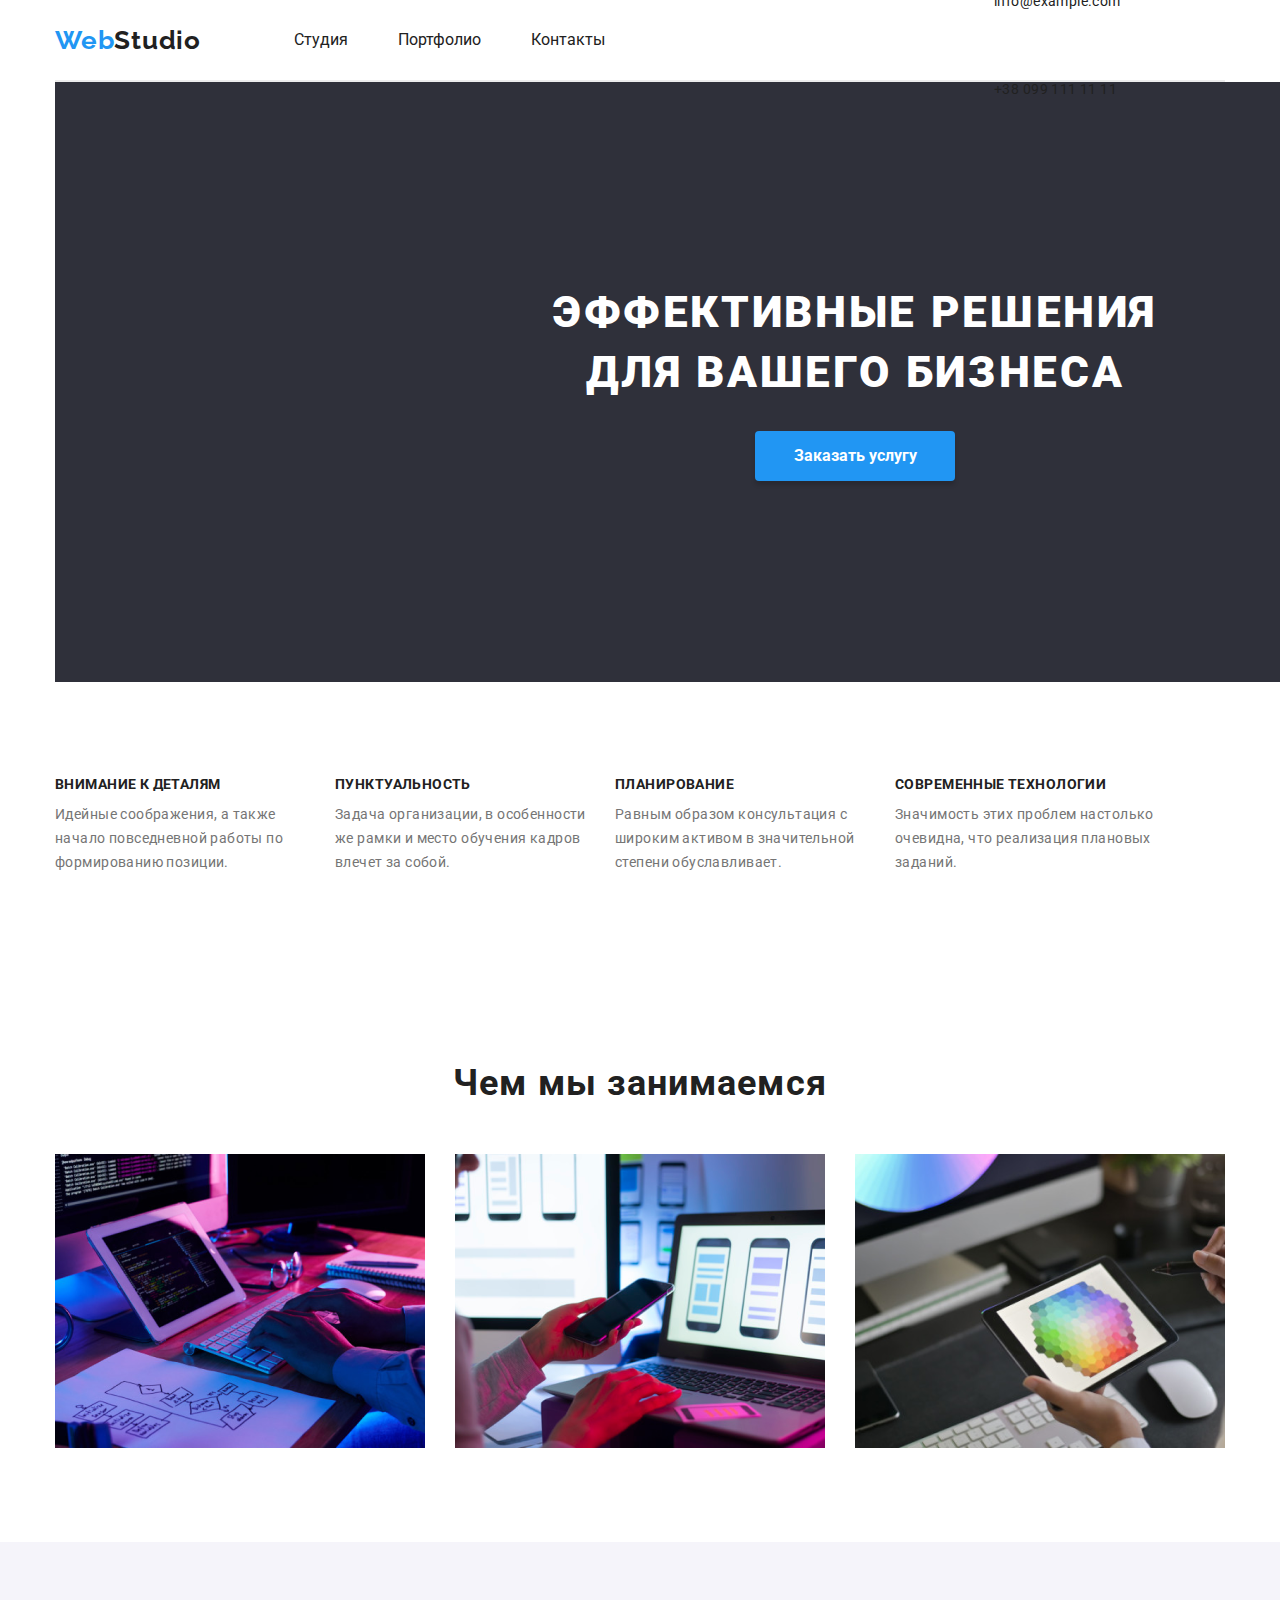
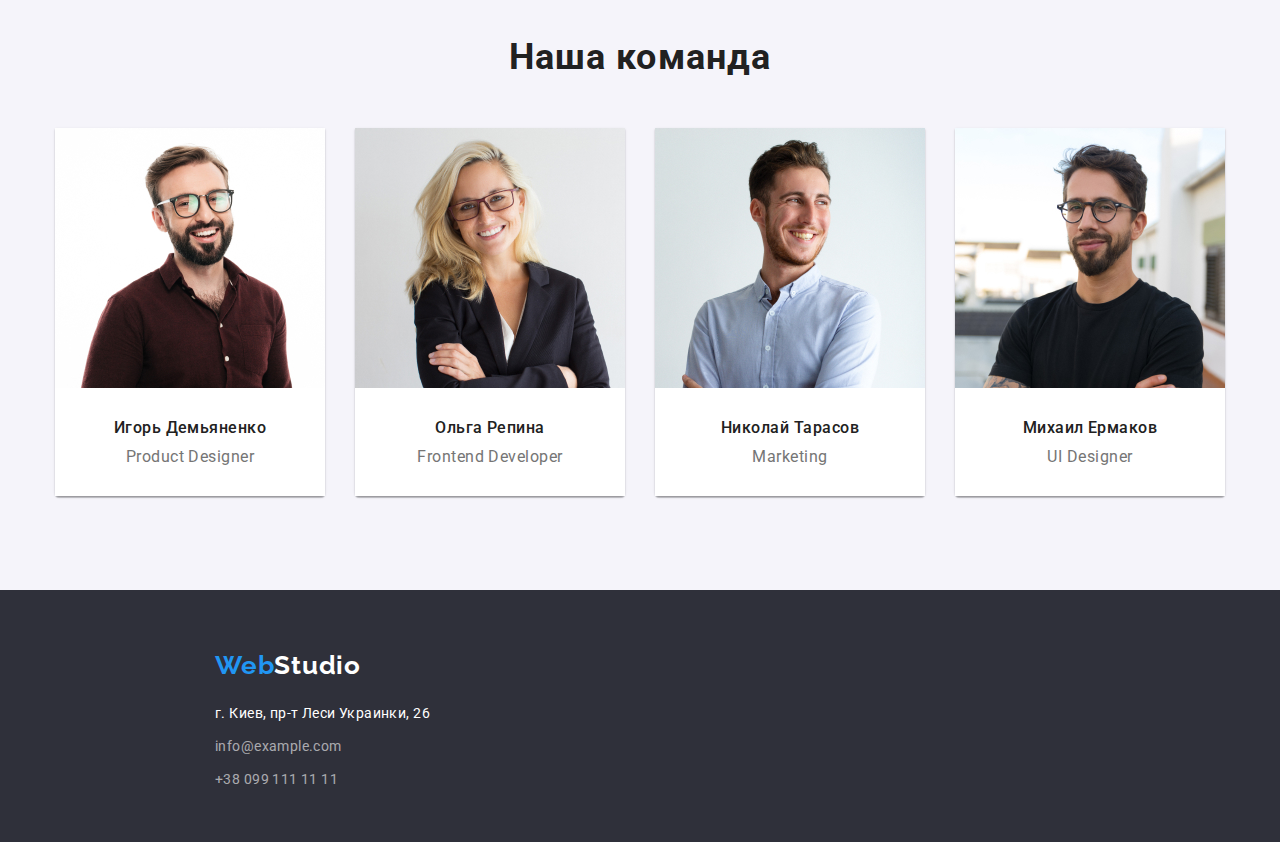
==== commit 45b6dcba: "Update index.html" ====
--- a/index.html
+++ b/index.html
@@ -123,8 +123,8 @@
     
 </main>
 <footer class="page-footer">
-    <div class="container">
-        <a href="/" class="logo link">
+    <div class="container footer">
+        <a href="/" class="logo link footer">
             <span class="logo-web">Web</span><span class="logo-footer">Studio</span>
         </a>
         <address class="post">
--- a/css/styles.css
+++ b/css/styles.css
@@ -60,6 +60,7 @@
 .flexbox {
     display: flex;
     align-items: center;
+    height: 80px;
 }
 
 hr {
@@ -130,6 +131,10 @@
 .list .item:not(:last-child) {
     margin-right: 50px;
 }
+
+/* .item {
+    height: 80px;
+} */
 
 .list .filter {
     align-items: center;
@@ -153,6 +158,10 @@
 .hero {
     text-align: center;
     margin-bottom: 94px;
+    width: 1600px;
+    height: 600px;
+    padding-top: 200px;
+    background-color: #2F303A;
 }
 
 .advantages {
@@ -266,14 +275,24 @@
     line-height: 24px;
     letter-spacing: 0.03em;
     color: var(--color-white);
+    font-style: normal;
+    margin-top: 20px;
 }
 
 .mail-tel{
     font-weight: normal;
+    display: flex;
+    margin-top: 9px;
     font-size: 14px;
     line-height: 24px;
     letter-spacing: 0.03em;
     color: var(--color-light-grey);
+    flex-wrap: wrap;
+    width: 231px;
+}
+
+.link.footer:not(:last-child) {
+    margin-bottom: 9px;
 }
 
 .filter {
@@ -377,4 +396,14 @@
 
 .page-footer {
     background-color: var(--color-dark-grey);
+    height: 252px;
+    width: 1600px;
+    margin-right: auto;
+    margin-left: auto;
+    padding-top: 60px;
+}
+
+logo.link.footer {
+    display: block;
+    margin-right: 0px;
 }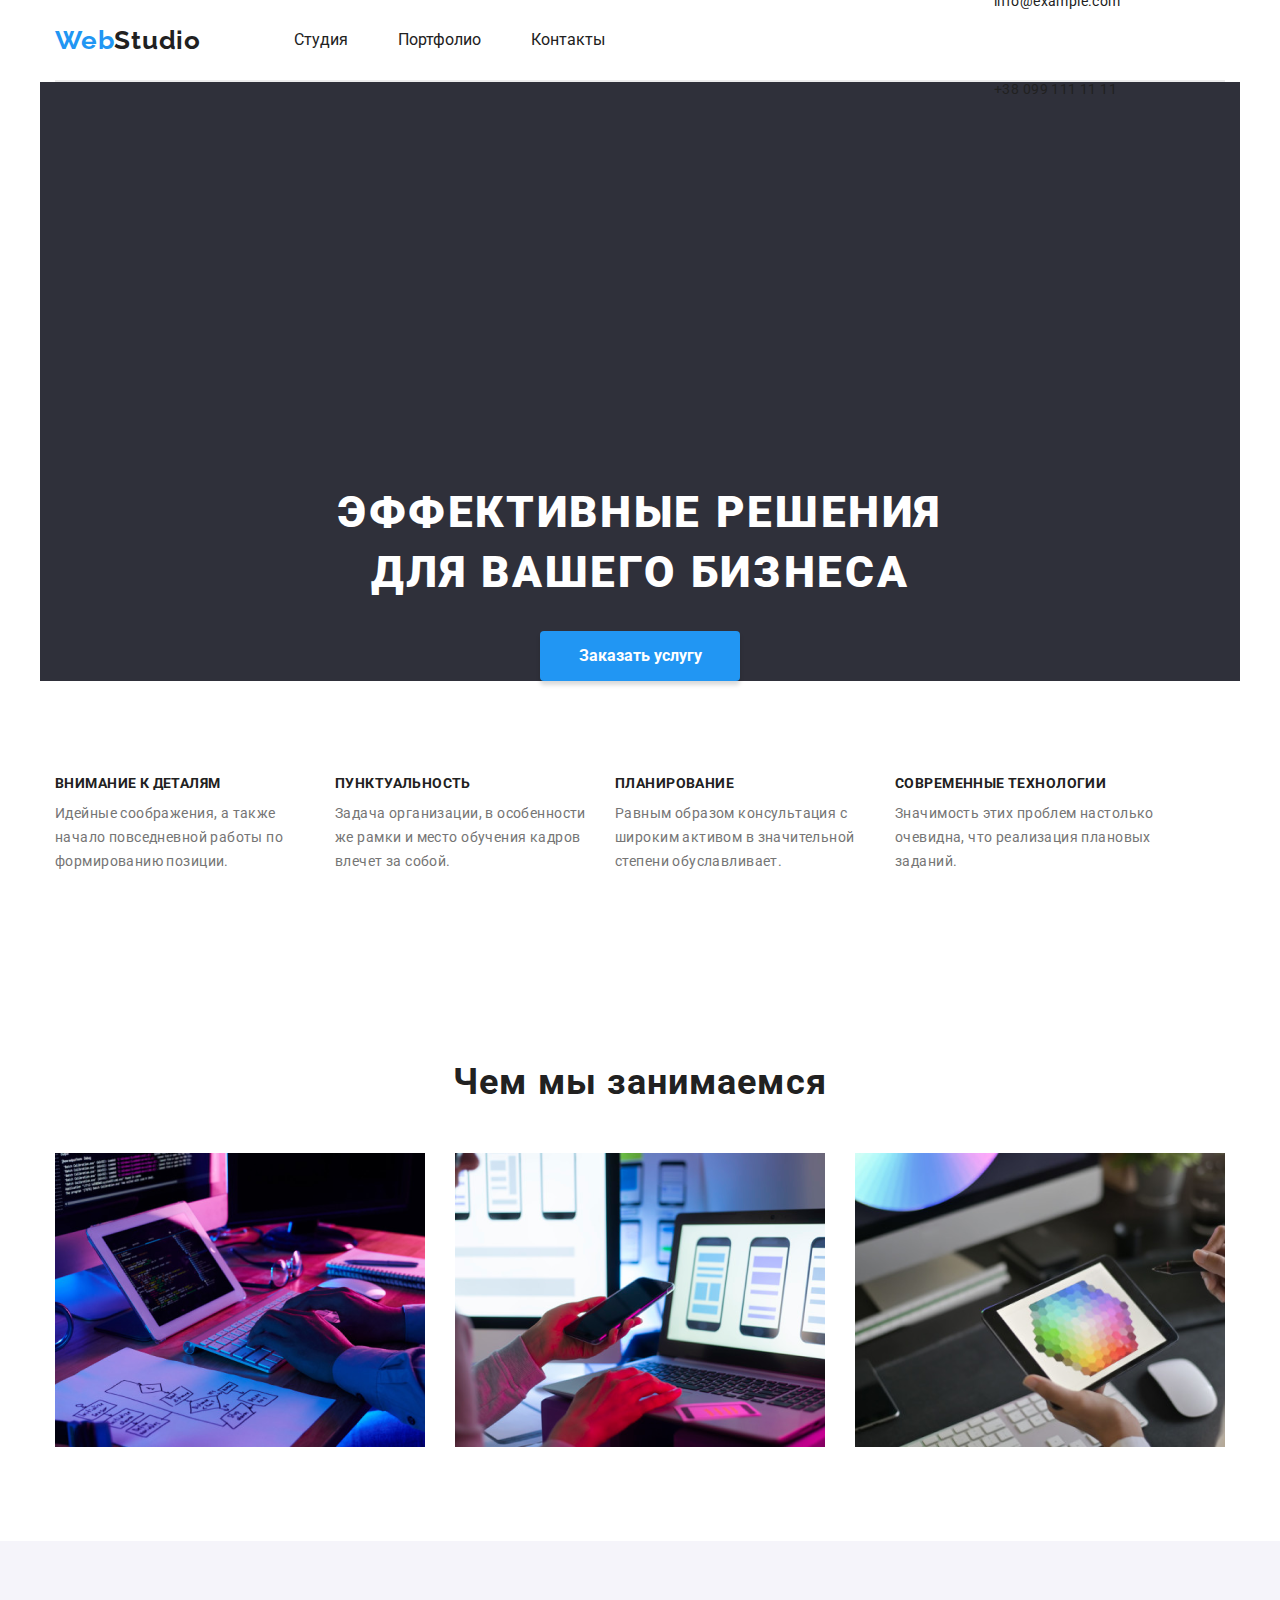
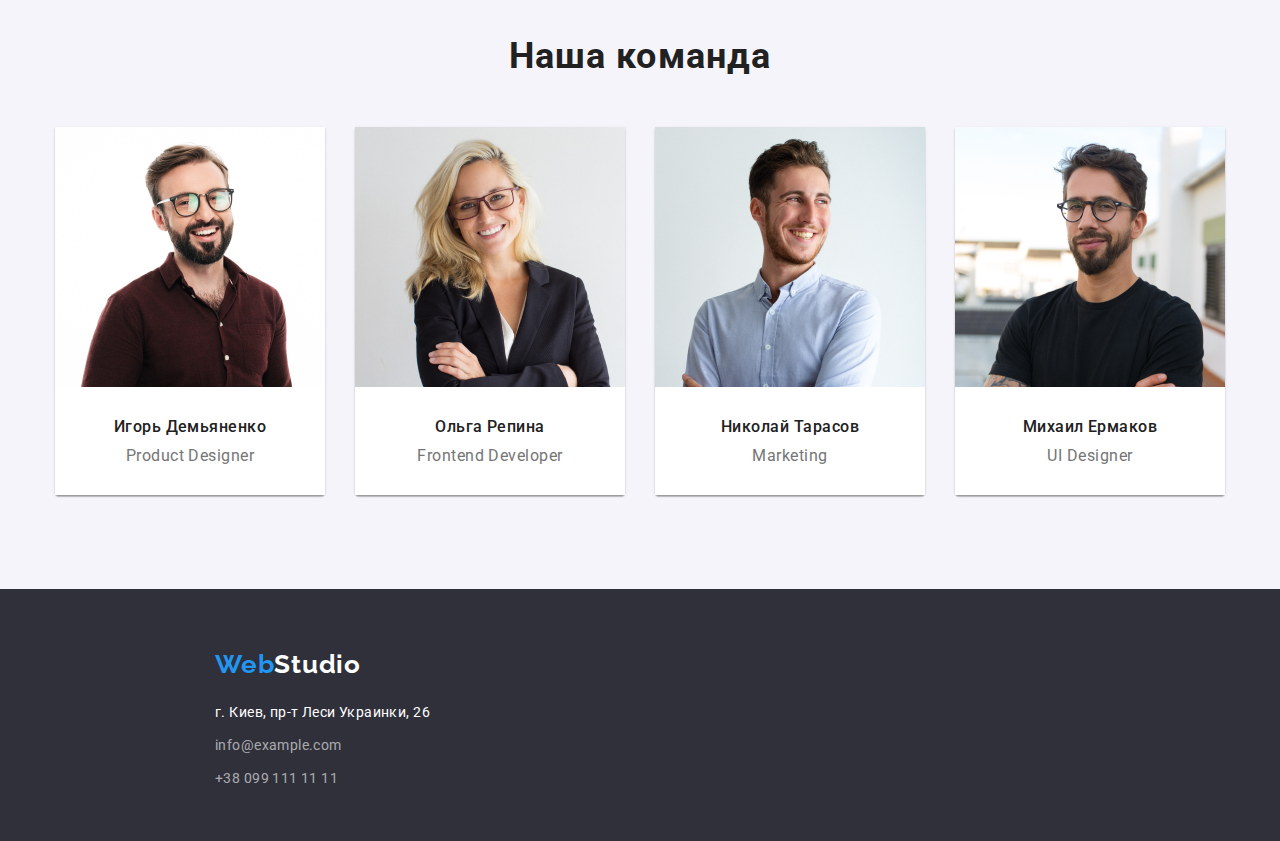
==== commit bb132d3a: "Update index.html" ====
--- a/index.html
+++ b/index.html
@@ -35,7 +35,7 @@
         <hr>
     </div>
 <main>
-    <div class="container">
+    <div class="container hero">
         <section class="hero">
             <h1 class="main-title">Эффективные решения <br> для вашего бизнеса</h1>
             <button type="button">Заказать услугу</button>
--- a/css/styles.css
+++ b/css/styles.css
@@ -158,8 +158,6 @@
 .hero {
     text-align: center;
     margin-bottom: 94px;
-    width: 1600px;
-    height: 600px;
     padding-top: 200px;
     background-color: #2F303A;
 }
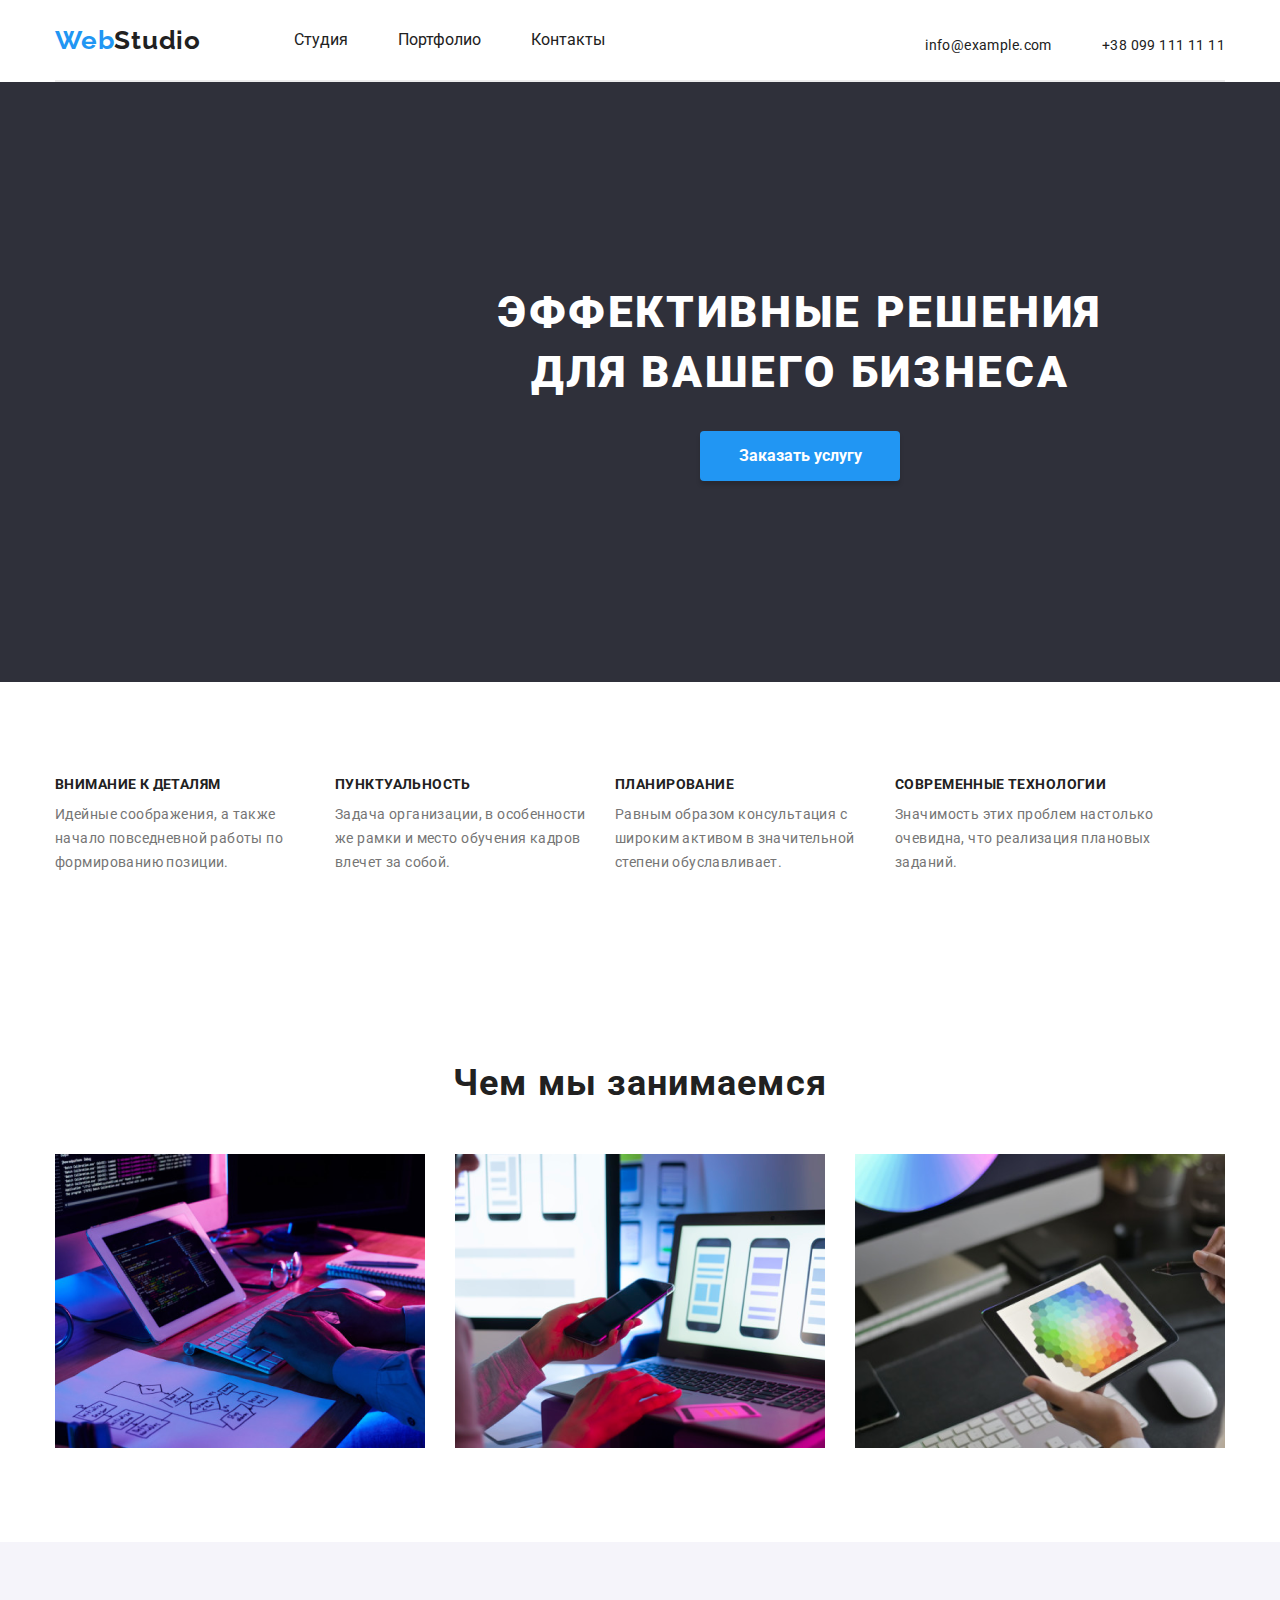
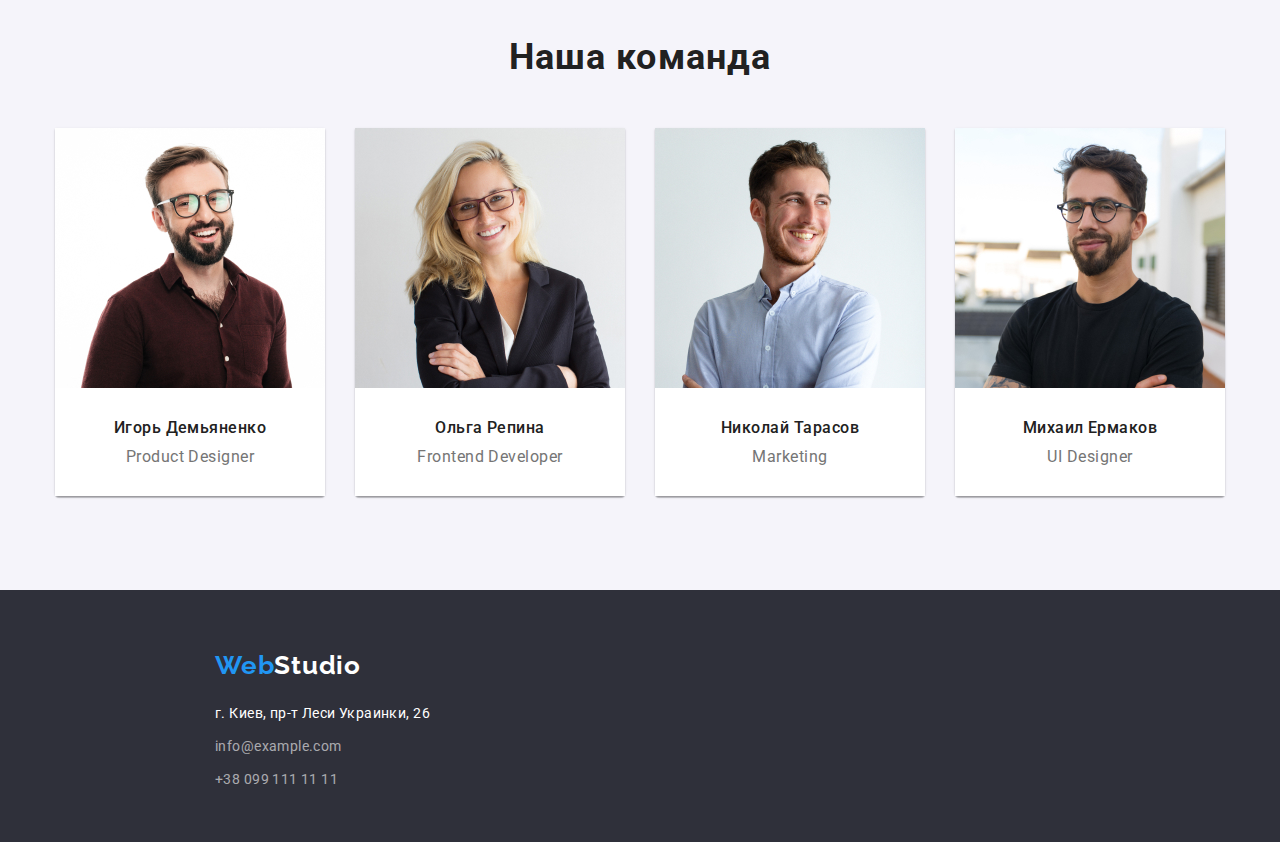
==== commit a0df8c73: "Update index.html" ====
--- a/index.html
+++ b/index.html
@@ -131,7 +131,7 @@
             г. Киев, пр-т Леси Украинки, 26
         </address>
     
-        <address class="mail-tel">
+        <address class="mail-tel footer">
             <a href="mailto:info@example.com" class="email link footer">info@example.com</a><br>
             <a href="tel:+380991111111" class="link footer">+38 099 111 11 11</a>
         </address>
--- a/css/styles.css
+++ b/css/styles.css
@@ -155,10 +155,13 @@
     color: var(--color-white);
 }
 
-.hero {
-    text-align: center;
+.container.hero {
+    text-align: center;
+    width: 1600px;
+    height: 600px;
     margin-bottom: 94px;
     padding-top: 200px;
+    padding-bottom: 200px;
     background-color: #2F303A;
 }
 
@@ -277,7 +280,7 @@
     margin-top: 20px;
 }
 
-.mail-tel{
+.mail-tel.footer {
     font-weight: normal;
     display: flex;
     margin-top: 9px;
@@ -287,6 +290,15 @@
     color: var(--color-light-grey);
     flex-wrap: wrap;
     width: 231px;
+}
+
+.mail-tel {
+    font-weight: normal;
+    margin-top: 9px;
+    font-size: 14px;
+    line-height: 24px;
+    letter-spacing: 0.03em;
+    color: var(--color-light-grey);
 }
 
 .link.footer:not(:last-child) {
